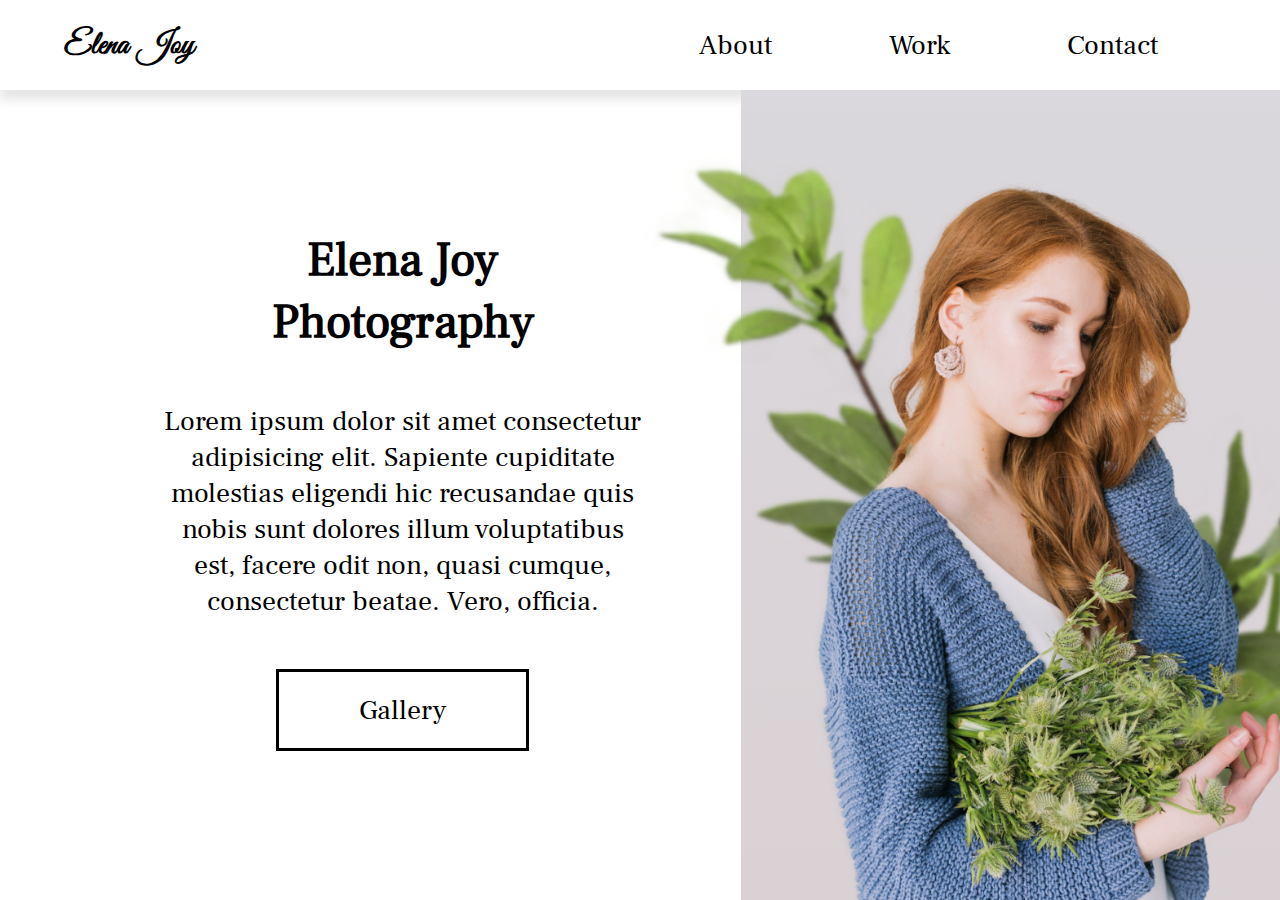
==== photography-website/index.html @ 6c8c5583 "finish travel website and begind photography website" ====
<!DOCTYPE html>
<html lang="en">

<head>
    <meta charset="UTF-8">
    <meta name="viewport" content="width=device-width, initial-scale=1.0">
    <!-- name and description-->
    <title>Elena Joy | Photographer</title>
    <meta name="description" content="Professional Photographer available for weddings ans special events.">
    <meta name="robots" content="index,follow">
    <!-- Icon of the website-->
    <link rel="stylesheet" href="style.css">
</head>

<body>
    <header class="main-head">
        <nav>
            <h1 id="Logo">Elena Joy</h1>
            <ul class="nav-links">
                <li><a href="#about">About</a></li>
                <li><a href="#work">Work</a></li>
                <li><a href="#contact">Contact</a></li>
            </ul>
        </nav>
    </header>
    <main>
        <section class="hero">
            <div class="hero-introduction flex">
                <h2>Elena Joy <br>Photography</h2>
                <p>Lorem ipsum dolor sit amet consectetur adipisicing elit. Sapiente cupiditate molestias eligendi hic
                    recusandae quis nobis sunt dolores illum voluptatibus est, facere odit non, quasi cumque,
                    consectetur
                    beatae. Vero, officia.</p>
                <a href="#gallery">Gallery</a>
            </div>
            <div class="hero-images">
                <img class="hero-elena" src="./img/elena-joy.png" alt="picture of elenea joy">
                <img src="./img/plant1.png" alt="" class="plant1 plant">
                <img src="./img/plant2.png" alt="" class="plant2 plant">
            </div>

        </section>
    </main>
</body>

</html>
---- photography-website/style.css ----
* {
    margin: 0;
    padding: 0;
    box-sizing: border-box;
}

@font-face {
    font-family: 'Ruhl';
    src: url('./fonts/FrankRuhlLibre-Regular.ttf');
}
@font-face {
    font-family: 'Ruhl Medium';
    src: url('./fonts/FrankRuhlLibre-Medium.ttf');
}
@font-face {
    font-family: 'Vibes';
    src: url('./fonts/GreatVibes-Regular.ttf');
}

html {
    /* 1rem will be 10px, so it will be easy to multiplicate*/
    font-size: 62.5%;
    --header1: calc(2rem + 1vw);
    --header2: calc(3.5rem + 1vw);
    --header3: calc(3rem + 1vw);
    --header4: calc(2.4rem + 1vw);
    --text: calc(1.5rem + 1vw);
    --big: calc(2.4rem + 1vw);
    --special-color: #906272;
    --background-color: #414141;
    --grey-text: #525252;
}

h1 {
    font-size: var(--header1);
}

li, button, label, input, p,a {
    font-size: var(--text);
}

h2 {
    font-size: var(--header2);
}
h3 {
    font-size: var(--header3);
}

h4,h5 {
    font-size: var(--header4);
}


ul {
    list-style: none;
}

a {
    text-decoration: none;
    color: black;
}

.flex {
    display: flex;
    flex-direction: column;
    justify-content: center;
    align-items: center;
}

body {
    font-family: 'Ruhl', sans-serif;
    animation: opening 1s ease-in-out;
}

h1 {
    font-family: 'Vibes', sans-serif;
}

/* Nav Section */

.main-head {
    box-shadow: 0px 10px 10px rgba(0,0,0,0.1);
    position: relative;
}

nav {
    width: 90%;
    margin: auto;
    display: flex;
    align-items: center;
    min-height: 10vh;
    padding: 2rem 0rem;
}

#Logo {
    flex: 1 1 20rem;
}

.nav-links {
    display: flex;
    justify-content: space-around;
    flex: 1 1 20rem;
}

.hero {
    height: 90vh;
    width: 95%;
    margin: 0 0 0 auto;
    display: flex;
    flex-wrap: wrap;
    overflow: hidden;
}

.hero-introduction {
    flex: 2 1 40rem;
    text-align: center;
}

.hero-introduction p {
    padding: 5rem 10rem;
}

.hero-introduction h2 {
    padding-top: 3rem;
}

.hero-introduction a {
    padding: 2rem 8rem;
    border: 3px solid black;
    margin-bottom: 4rem;
}

.hero-images {
    flex: 1 1 40rem;
    background: linear-gradient(#dad8dd,#dad1d4);
    position: relative;
    z-index: 1;
}

.hero-elena {
    width: 100%;
    height: 100%;
    object-fit: cover;
}

.plant {
    position: absolute;
    bottom: -20;
    left: -20%;
    z-index: -1;
    animation: plant-entrance 1s ease-in-out forwards, plant-shake 2.5s infinite ease alternate-reverse 1.5s;
    transform-origin: bottom;
}

.plant2 {
    left: 40%
}

/* ANIMATIONS */

@keyframes opening {
    from {
        opacity: 0;
    }
    to {
        opacity: 1;
    }
}

@keyframes plant-entrance {
    from {
        transform: translateY(10%) rotateZ(-10deg) rotateX(-90deg);
    }
    to{
        transform: translateY(0%) rotateZ(0deg) rotateX(0deg);
    }
}

@keyframes plant-shake {
    from {
        transform: rotateZ(-5deg);
    }
    to{
        transform: rotateZ(0deg);
    }
}
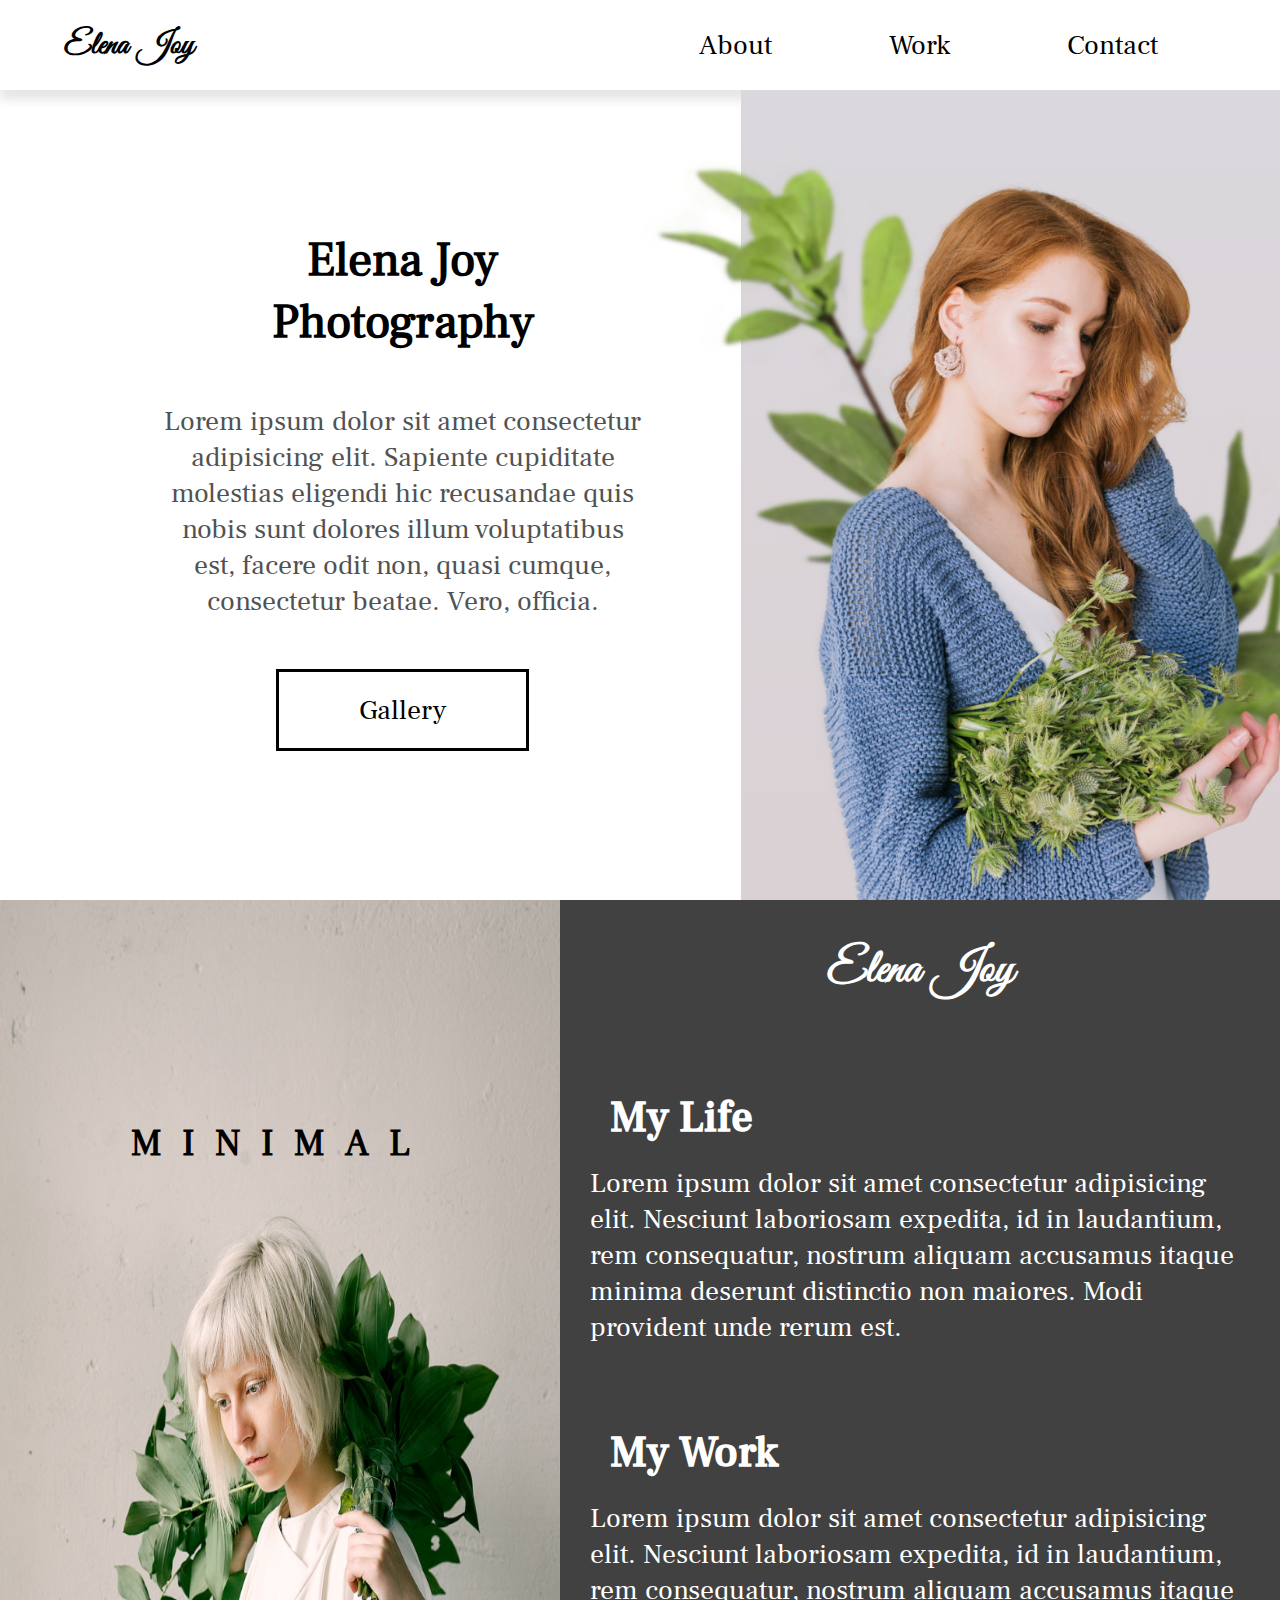
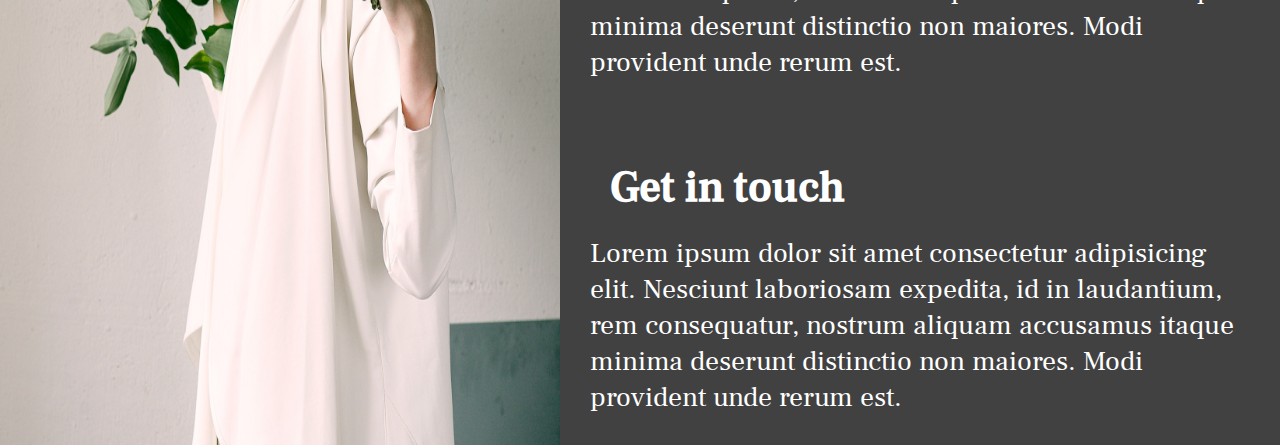
==== commit 5619fed6: "burger menu dinished and about section done" ====
--- a/photography-website/index.html
+++ b/photography-website/index.html
@@ -16,11 +16,17 @@
     <header class="main-head">
         <nav>
             <h1 id="Logo">Elena Joy</h1>
+            <input type="checkbox" class="menu-check">
             <ul class="nav-links">
                 <li><a href="#about">About</a></li>
                 <li><a href="#work">Work</a></li>
                 <li><a href="#contact">Contact</a></li>
             </ul>
+            <div class="burger">
+                <span></span>
+                <span></span>
+                <span></span>
+            </div>
         </nav>
     </header>
     <main>
@@ -40,6 +46,33 @@
             </div>
 
         </section>
+        <section class="about">
+            <div class="about-image">
+                <h5>MINIMAL</h5>
+                <img src="./img/about-image.png" alt="portrait-picture">
+            </div>
+            <div class="about-text flex">
+                <h2>Elena Joy</h2>
+                <div class="about-life">
+                    <h3>My Life</h3>
+                    <p>Lorem ipsum dolor sit amet consectetur adipisicing elit. Nesciunt laboriosam expedita, id in
+                        laudantium, rem consequatur, nostrum aliquam accusamus itaque minima deserunt distinctio non
+                        maiores. Modi provident unde rerum est.</p>
+                </div>
+                <div class="about-work">
+                    <h3>My Work</h3>
+                    <p>Lorem ipsum dolor sit amet consectetur adipisicing elit. Nesciunt laboriosam expedita, id in
+                        laudantium, rem consequatur, nostrum aliquam accusamus itaque minima deserunt distinctio non
+                        maiores. Modi provident unde rerum est.</p>
+                </div>
+                <div class="about-contact">
+                    <h3>Get in touch</h3>
+                    <p>Lorem ipsum dolor sit amet consectetur adipisicing elit. Nesciunt laboriosam expedita, id in
+                        laudantium, rem consequatur, nostrum aliquam accusamus itaque minima deserunt distinctio non
+                        maiores. Modi provident unde rerum est.</p>
+                </div>
+            </div>
+        </section>
     </main>
 </body>
 
--- a/photography-website/style.css
+++ b/photography-website/style.css
@@ -48,6 +48,7 @@
 
 h4,h5 {
     font-size: var(--header4);
+    color: black
 }
 
 
@@ -118,6 +119,7 @@
 
 .hero-introduction p {
     padding: 5rem 10rem;
+    color: var(--grey-text);
 }
 
 .hero-introduction h2 {
@@ -156,6 +158,47 @@
     left: 40%
 }
 
+.menu-check {
+    position: absolute;
+    top: 50%;
+    right: 5%;
+    transform: translate(5%,-50%);
+    width: 5rem;
+    height: 5rem;
+    cursor: pointer;
+    opacity: 0;
+    z-index: 100;
+}
+
+.menu-check:checked + .nav-links {
+    transform: translateX(-100%);
+}
+
+.menu-check:checked ~ .burger span {
+    background: white;
+    z-index: 2;
+    position: relative;
+}
+
+.menu-check:checked ~ .burger span:nth-child(1) {
+    transform: rotateZ(45deg) translateY(300%);
+}
+
+.menu-check:checked ~ .burger span:nth-child(2) {
+    opacity: 0;
+}
+
+.menu-check:checked ~ .burger span:nth-child(3) {
+    transform: rotateZ(-45deg) translateY(-300%);
+}
+
+/* ABOUT SECTION */
+
+.about-text div {
+    padding: 3rem 3rem;
+}
+
+
 /* ANIMATIONS */
 
 @keyframes opening {
@@ -183,4 +226,94 @@
     to{
         transform: rotateZ(0deg);
     }
+}
+
+.burger, .menu-check {
+    display: block;
+    
+}
+
+.burger span {
+    position: relative;
+    z-index: 2;
+
+}
+
+/* ABOUT SECTION */
+
+.about {
+    min-height: 100vh;
+    display: flex;
+    flex-wrap: wrap;
+    color: white;
+}
+
+.about-text {
+    background: var(--background-color);
+    flex: 2 1 40rem;
+    justify-content: space-around;
+}
+
+.about-text h3 {
+    padding: 2rem;
+    font-family: "Ruhl Medium";
+}
+
+.about-text h2 {
+    padding: 2rem;
+    font-family: "Vibes";
+    padding: 4rem;
+}
+
+.about-image {
+    flex: 1 1 40rem;
+    position: relative;
+}
+
+.about-image h5 {
+    position: absolute;
+    letter-spacing: 2rem;
+    top: 20%;
+    left: 50%;
+    object-fit: cover;
+    transform: translate(-50%, -20%);
+}
+
+.about-image img {
+    width: 100%;
+    height: 100%;
+}
+
+@media screen and (max-width: 842px) {
+    .hero {
+        width: 100%;
+    }
+    /* BURGUER THING */
+    .burger {
+        position: relative;
+    }
+    .burger span {
+        padding: 0.2rem 2rem;
+        background: var(--grey-text);
+        margin: 0.5rem 0rem;
+        display: block;
+        transition: all 0.5s ease;
+    }
+    .nav-links a {
+        color: white;
+        font-size: var(--header3);
+        text-decoration: underline;
+    }
+    .nav-links {
+        background: var(--background-color);
+        width: 100%;
+        height: 100%;
+        position: fixed;
+        top: 0;
+        left: 100%;
+        flex-direction: column;
+        align-items: center;
+        z-index: 2;
+        transition: transform 1s ease;
+    }
 }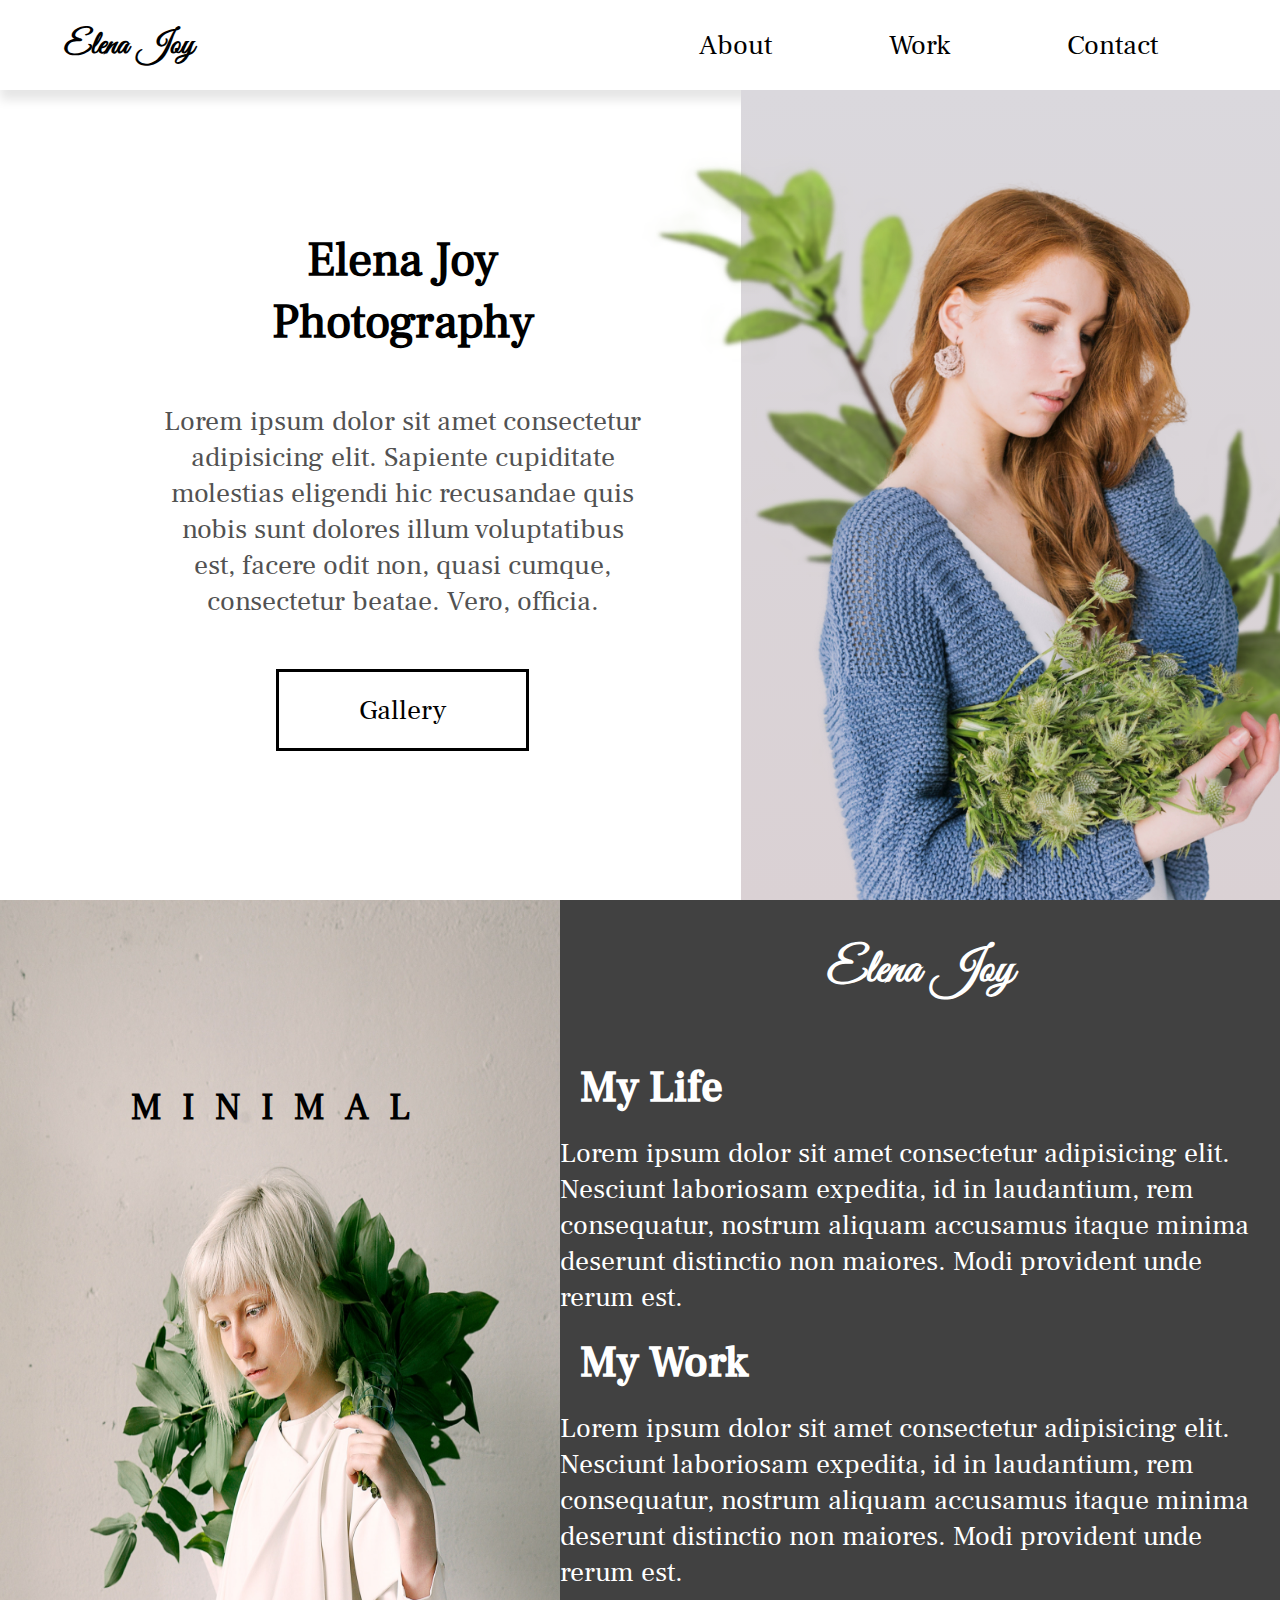
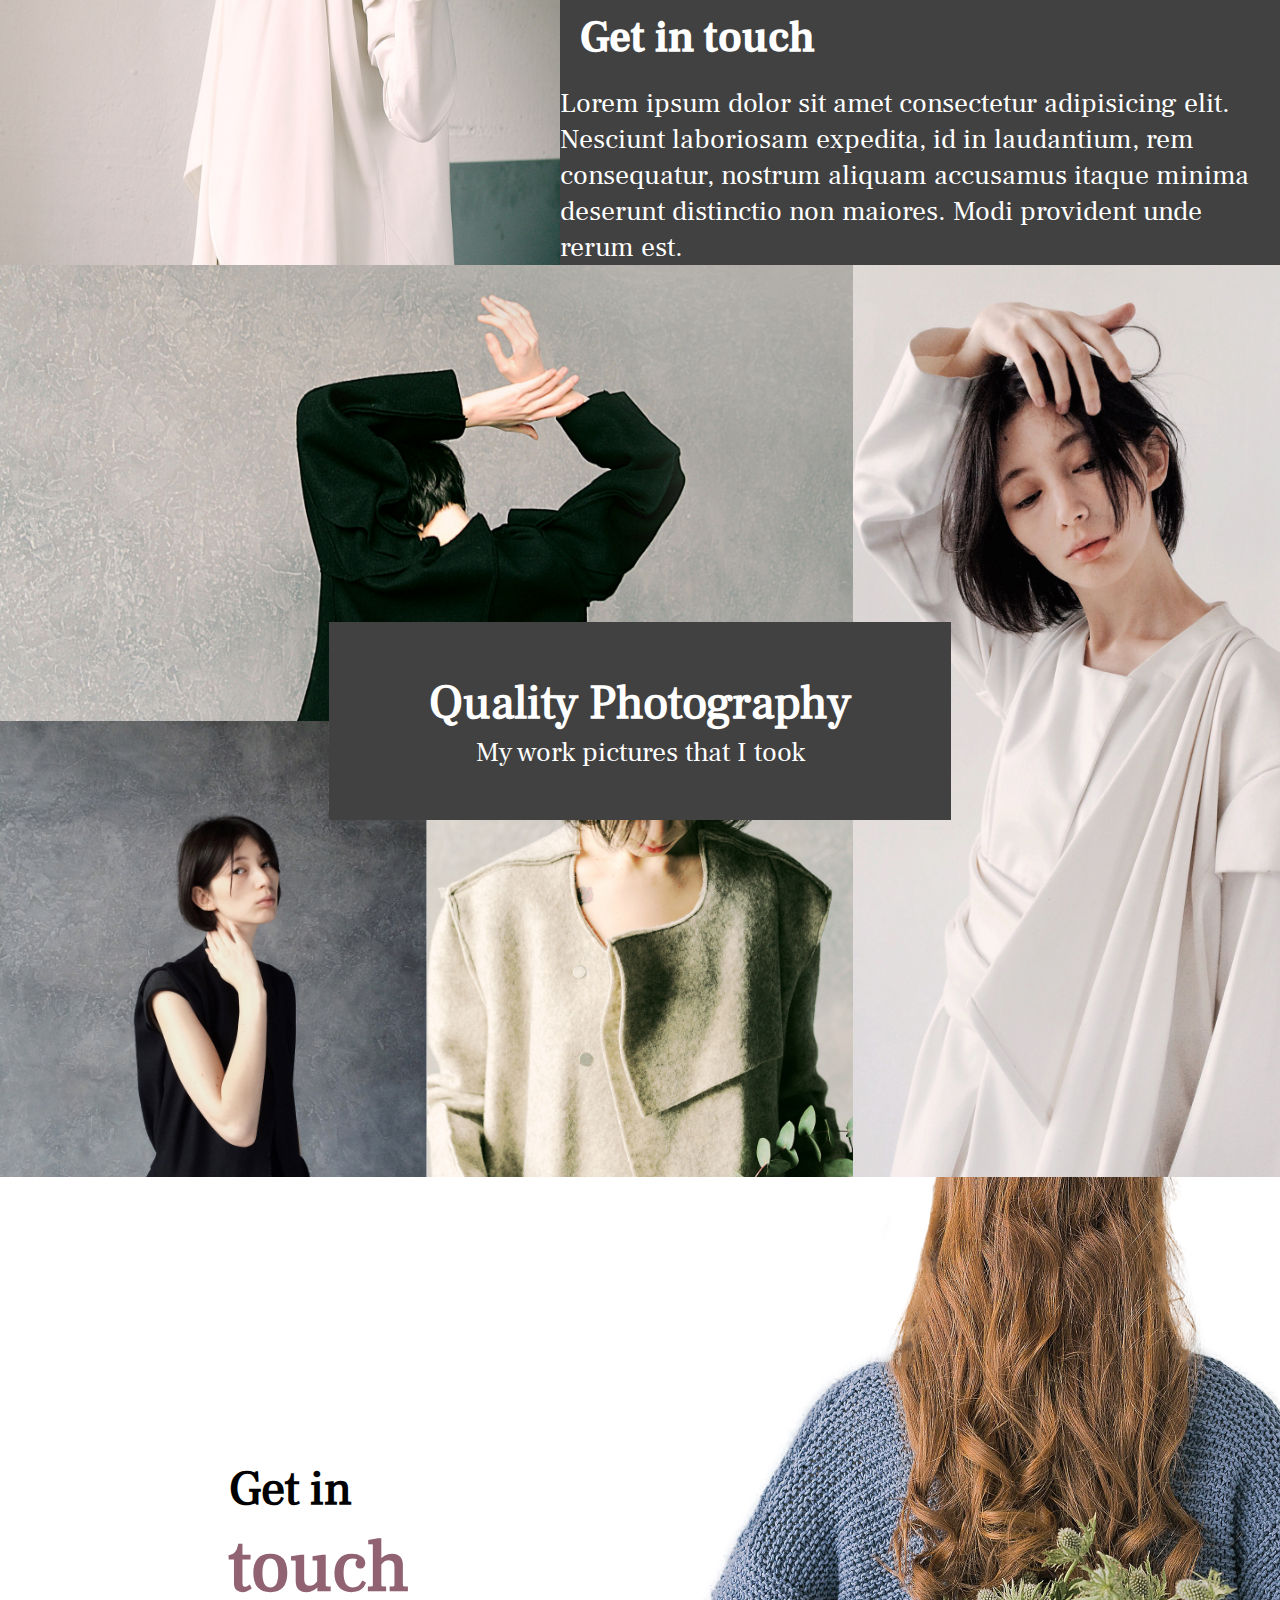
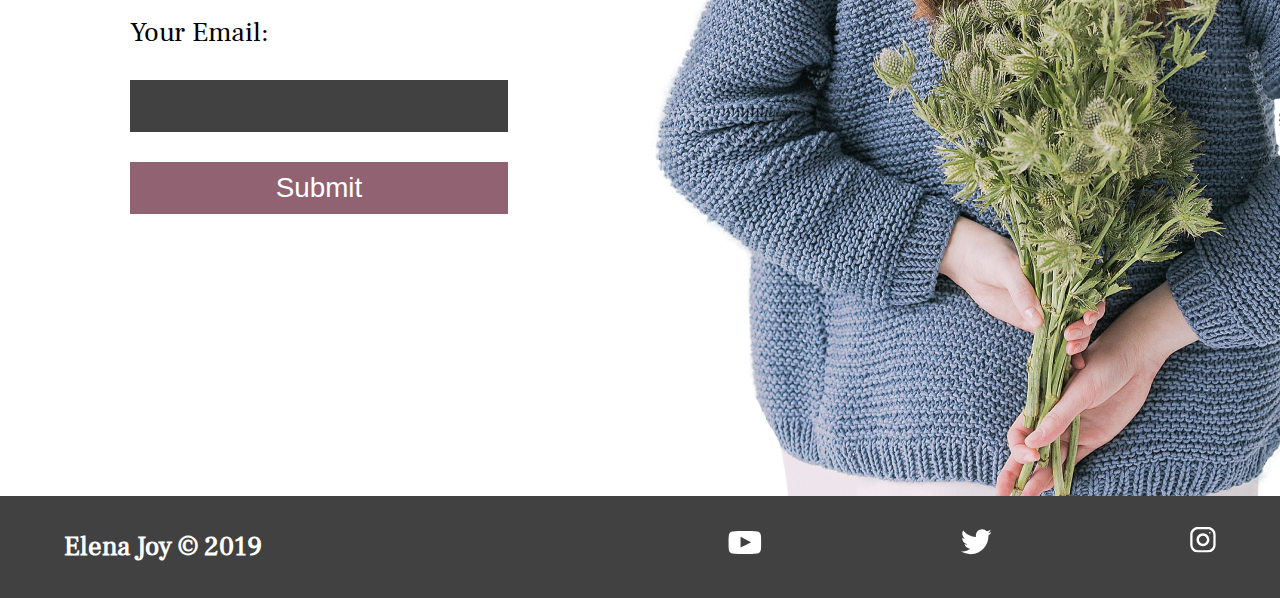
==== commit df11044b: "footer finished" ====
--- a/photography-website/index.html
+++ b/photography-website/index.html
@@ -73,7 +73,36 @@
                 </div>
             </div>
         </section>
+        <div class="gallery">
+            <header class="gallery-head">
+                <h2>Quality Photography</h2>
+                <p>My work pictures that I took</p>
+            </header>
+            <img class="gallery1" src="./img/gallery-1.jpg" alt="man in suit">
+            <img class="gallery2" src="./img/gallery-2.jpg" alt="lady in coat">
+            <img class="gallery3" src="./img/gallery-3.jpg" alt="lady in t-shirt">
+            <img class="gallery4" src="./img/gallery-4.jpg" alt="lady in jacket">
+        </div>
+        <section class="contact">
+            <div class="form-wrapper flex">
+                <h2>Get in <br /> <span>touch</span></h2>
+                <form action="">
+                    <label for="email"> Your Email:</label>
+                    <input type="email" id="email required">
+                    <button type="submit">Submit</button>
+                </form>
+            </div>
+            <img src="./img/contact-image.jpg" alt="elena-joy" />
+        </section>
     </main>
+    <footer>
+        <h4>Elena Joy &copy; 2019</h4>
+        <ul>
+            <li><a href="#"><img src="./img/youtube-symbol 1.svg" alt="youtube-social-media"></a></li>
+            <li><a href="#"><img src="./img/twitter 1.svg" alt="twitter-social-media"></a></li>
+            <li><a href="#"><img src="./img/instagram 1.svg" alt="instagram-social-media"></a></li>
+        </ul>
+    </footer>
 </body>
 
 </html>--- a/photography-website/style.css
+++ b/photography-website/style.css
@@ -25,7 +25,7 @@
     --header3: calc(3rem + 1vw);
     --header4: calc(2.4rem + 1vw);
     --text: calc(1.5rem + 1vw);
-    --big: calc(2.4rem + 1vw);
+    --big: calc(6rem + 1vw);
     --special-color: #906272;
     --background-color: #414141;
     --grey-text: #525252;
@@ -192,12 +192,16 @@
     transform: rotateZ(-45deg) translateY(-300%);
 }
 
-/* ABOUT SECTION */
-
-.about-text div {
-    padding: 3rem 3rem;
-}
-
+.gallery-head {
+    position: absolute;
+    top: 50%;
+    left: 50%;
+    transform: translate(-50%,-50%);
+    color: white;
+    background: var(--background-color);
+    padding: 5rem 10rem;
+    text-align: center;
+}
 
 /* ANIMATIONS */
 
@@ -282,6 +286,98 @@
 .about-image img {
     width: 100%;
     height: 100%;
+}
+
+/* Gallery */
+.gallery {
+    display: grid;
+    min-height: 100vh;
+    grid-template-columns: repeat(3, 1fr);
+    position: relative;
+}
+
+.gallery img {
+    width: 100%;
+    height: 100%;
+    object-fit: cover;
+}
+.gallery1 {
+    grid-column: 1/3;
+}
+
+.gallery2 {
+    grid-column: 3/4;
+    grid-row: 1/3;
+}
+
+/* CONTACT SECTION */
+
+.contact {
+    min-height: 90vh;
+    display: flex;
+    flex-wrap: wrap;
+}
+
+.form-wrapper {
+    flex: 3 40rem;
+}
+
+.form-wrapper h2 {
+    margin-bottom: 5rem 0rem;
+}
+
+.form-wrapper span {
+    font-size: var(--big);
+    color: var(--special-color);
+}
+
+.form-wrapper label {
+    display: block;
+}
+
+.form-wrapper input {
+    display: block;
+    margin: 3rem 0rem;
+    background: var(--background-color);
+    color: white;
+    border: none;
+    padding: 1rem;
+}
+
+.form-wrapper button {
+    padding: 1rem 8rem;
+    background-color: var(--special-color);
+    color: white;
+    border: none;
+    width: 100%;
+
+}
+
+.contact img{
+    flex: 1 40rem;
+}
+
+/* FOOTER SECTION */
+
+footer {
+    background: var(--background-color);
+    color: white;
+    display: flex;
+    padding: 3rem 5%;
+    align-items: center;
+    flex-wrap: wrap;
+}
+
+footer ul {
+    display: flex;
+    flex: 1 1 40rem;
+    justify-content: space-between;
+}
+
+footer h4 {
+    flex: 3 1 40rem;
+    color: white;
+    font-size: calc(1.4rem + 1vw);
 }
 
 @media screen and (max-width: 842px) {
@@ -316,4 +412,47 @@
         z-index: 2;
         transition: transform 1s ease;
     }
+
+    /* ABOUT SECTION */
+
+        .about-text div {
+            padding: 3rem 3rem;
+    }
+
+        /* GALLERY */
+        .gallery img {
+            grid-row: auto;
+            grid-column: auto;
+            min-height: fit-content;
+        }
+
+        .gallery {
+            grid-template-columns: repeat(auto-fit, minmax(30rem,1fr));
+        }
+        
+        .contact img {
+            display: none;
+        }
+
+        footer ul {
+            order: 1;
+        }
+
+        footer h4 {
+            order: 2;
+            text-align: center;
+            padding: 1rem;
+        }
+
+}
+
+@media screen and (min-width: 1700px) {
+    html {
+        --header1: 3rem;
+        --header2: 4.5rem;
+        --header3: 4rem;
+        --header4: 2.5;
+        --text: 3rem;
+        --big: 8rem;
+    }
 }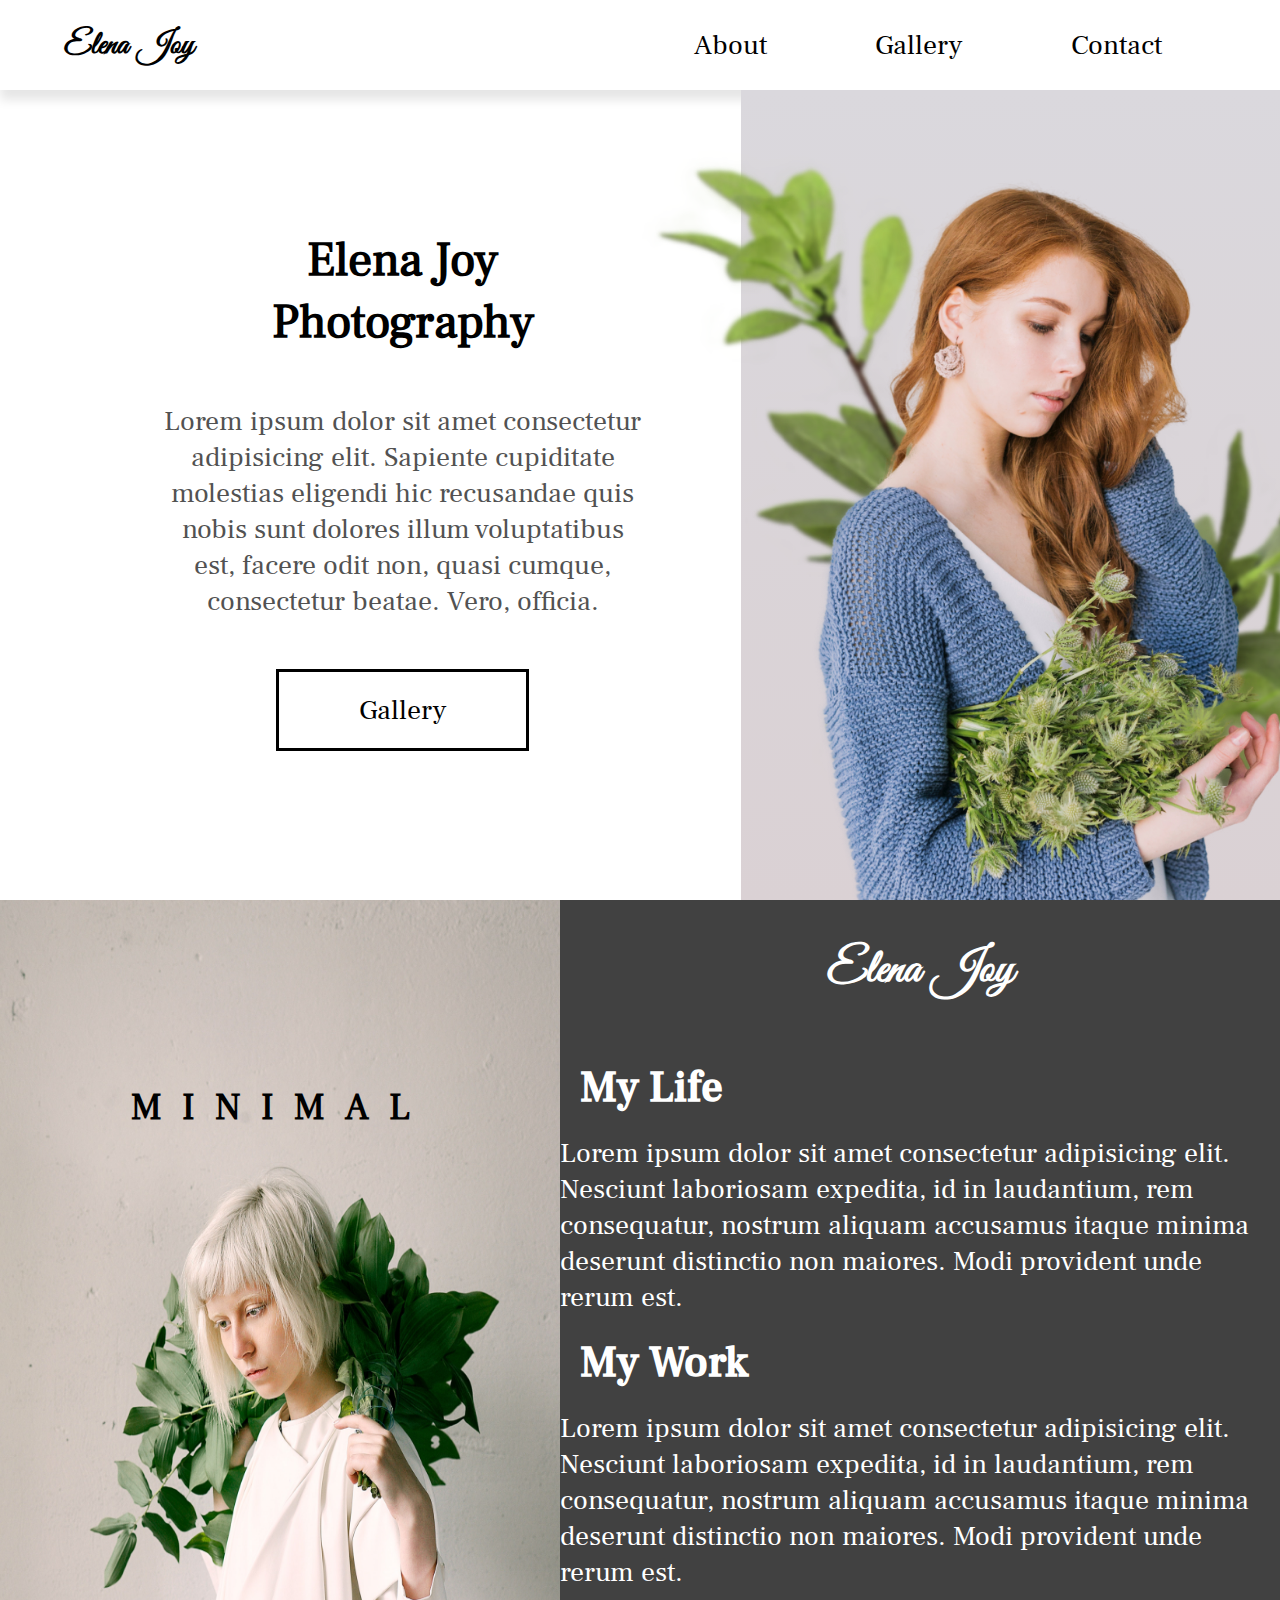
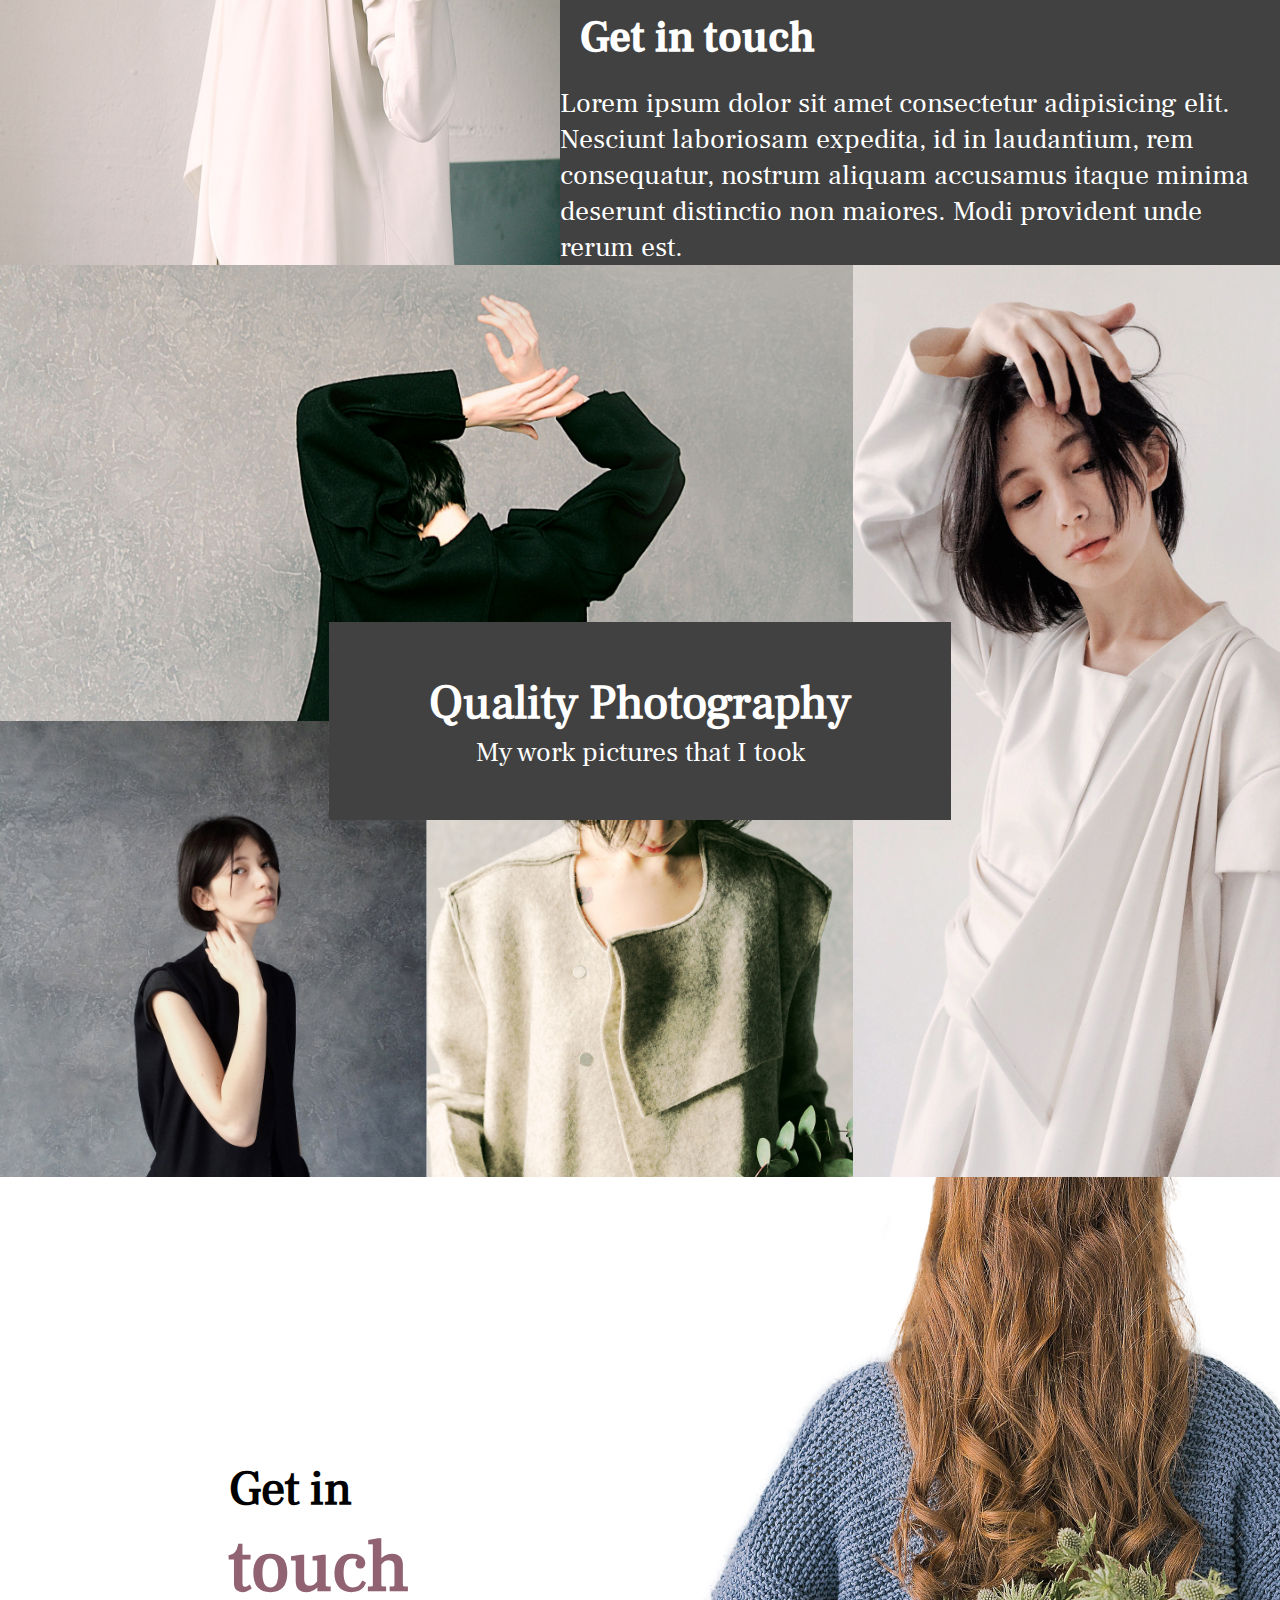
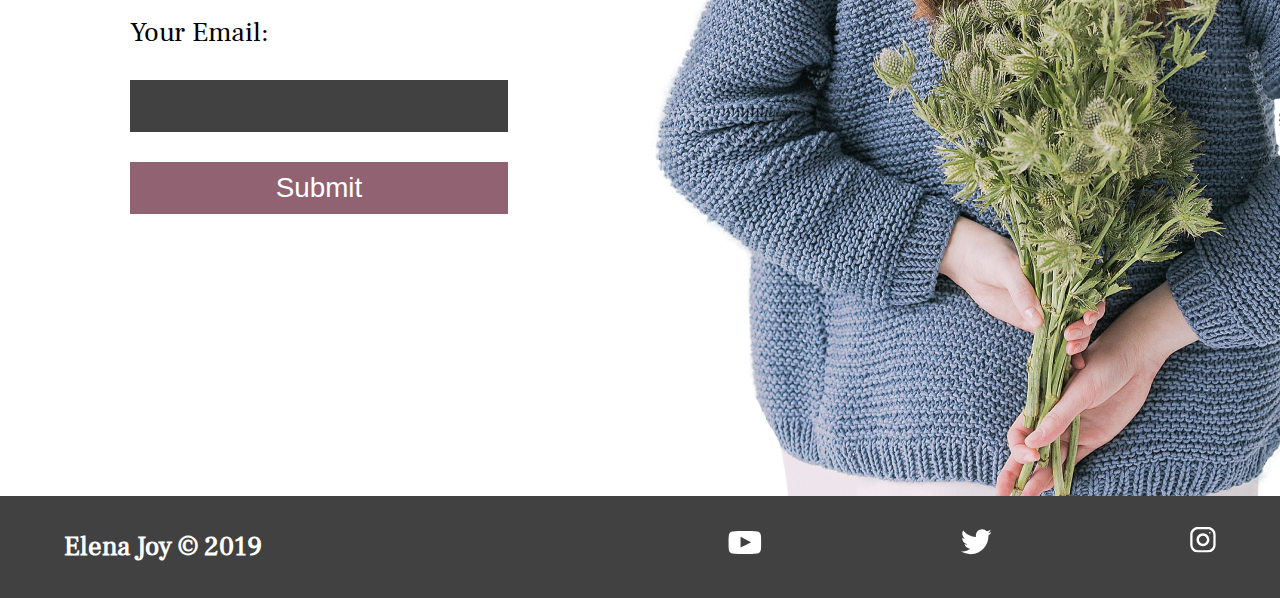
==== commit 53a8c490: "photography finished and javascript logic added" ====
--- a/photography-website/index.html
+++ b/photography-website/index.html
@@ -16,16 +16,15 @@
     <header class="main-head">
         <nav>
             <h1 id="Logo">Elena Joy</h1>
-            <input type="checkbox" class="menu-check">
             <ul class="nav-links">
                 <li><a href="#about">About</a></li>
-                <li><a href="#work">Work</a></li>
+                <li><a href="#gallery">Gallery</a></li>
                 <li><a href="#contact">Contact</a></li>
             </ul>
             <div class="burger">
-                <span></span>
-                <span></span>
-                <span></span>
+                <span class="line1"></span>
+                <span class="line2"></span>
+                <span class="line3"></span>
             </div>
         </nav>
     </header>
@@ -46,7 +45,7 @@
             </div>
 
         </section>
-        <section class="about">
+        <section class="about" id="about">
             <div class="about-image">
                 <h5>MINIMAL</h5>
                 <img src="./img/about-image.png" alt="portrait-picture">
@@ -73,7 +72,7 @@
                 </div>
             </div>
         </section>
-        <div class="gallery">
+        <div class="gallery" id="gallery">
             <header class="gallery-head">
                 <h2>Quality Photography</h2>
                 <p>My work pictures that I took</p>
@@ -83,7 +82,7 @@
             <img class="gallery3" src="./img/gallery-3.jpg" alt="lady in t-shirt">
             <img class="gallery4" src="./img/gallery-4.jpg" alt="lady in jacket">
         </div>
-        <section class="contact">
+        <section class="contact" id="contact">
             <div class="form-wrapper flex">
                 <h2>Get in <br /> <span>touch</span></h2>
                 <form action="">
@@ -103,6 +102,7 @@
             <li><a href="#"><img src="./img/instagram 1.svg" alt="instagram-social-media"></a></li>
         </ul>
     </footer>
+    <script src="./app.js"></script>
 </body>
 
 </html>--- a/photography-website/style.css
+++ b/photography-website/style.css
@@ -29,6 +29,7 @@
     --special-color: #906272;
     --background-color: #414141;
     --grey-text: #525252;
+    scroll-behavior: smooth;
 }
 
 h1 {
@@ -158,38 +159,22 @@
     left: 40%
 }
 
-.menu-check {
-    position: absolute;
-    top: 50%;
-    right: 5%;
-    transform: translate(5%,-50%);
-    width: 5rem;
-    height: 5rem;
-    cursor: pointer;
+.nav-open {
+    transform: translateX(-100%);
+}
+
+.toggle .line1{
+    transform: rotateZ(45deg) translateY(300%);
+    background: white;
+}
+
+.toggle .line2{
     opacity: 0;
-    z-index: 100;
-}
-
-.menu-check:checked + .nav-links {
-    transform: translateX(-100%);
-}
-
-.menu-check:checked ~ .burger span {
+}
+
+.toggle .line3{
+    transform: rotateZ(-45deg) translateY(-300%);
     background: white;
-    z-index: 2;
-    position: relative;
-}
-
-.menu-check:checked ~ .burger span:nth-child(1) {
-    transform: rotateZ(45deg) translateY(300%);
-}
-
-.menu-check:checked ~ .burger span:nth-child(2) {
-    opacity: 0;
-}
-
-.menu-check:checked ~ .burger span:nth-child(3) {
-    transform: rotateZ(-45deg) translateY(-300%);
 }
 
 .gallery-head {
@@ -232,9 +217,9 @@
     }
 }
 
-.burger, .menu-check {
-    display: block;
-    
+.burger {
+    display: block;   
+    cursor: pointer;
 }
 
 .burger span {
